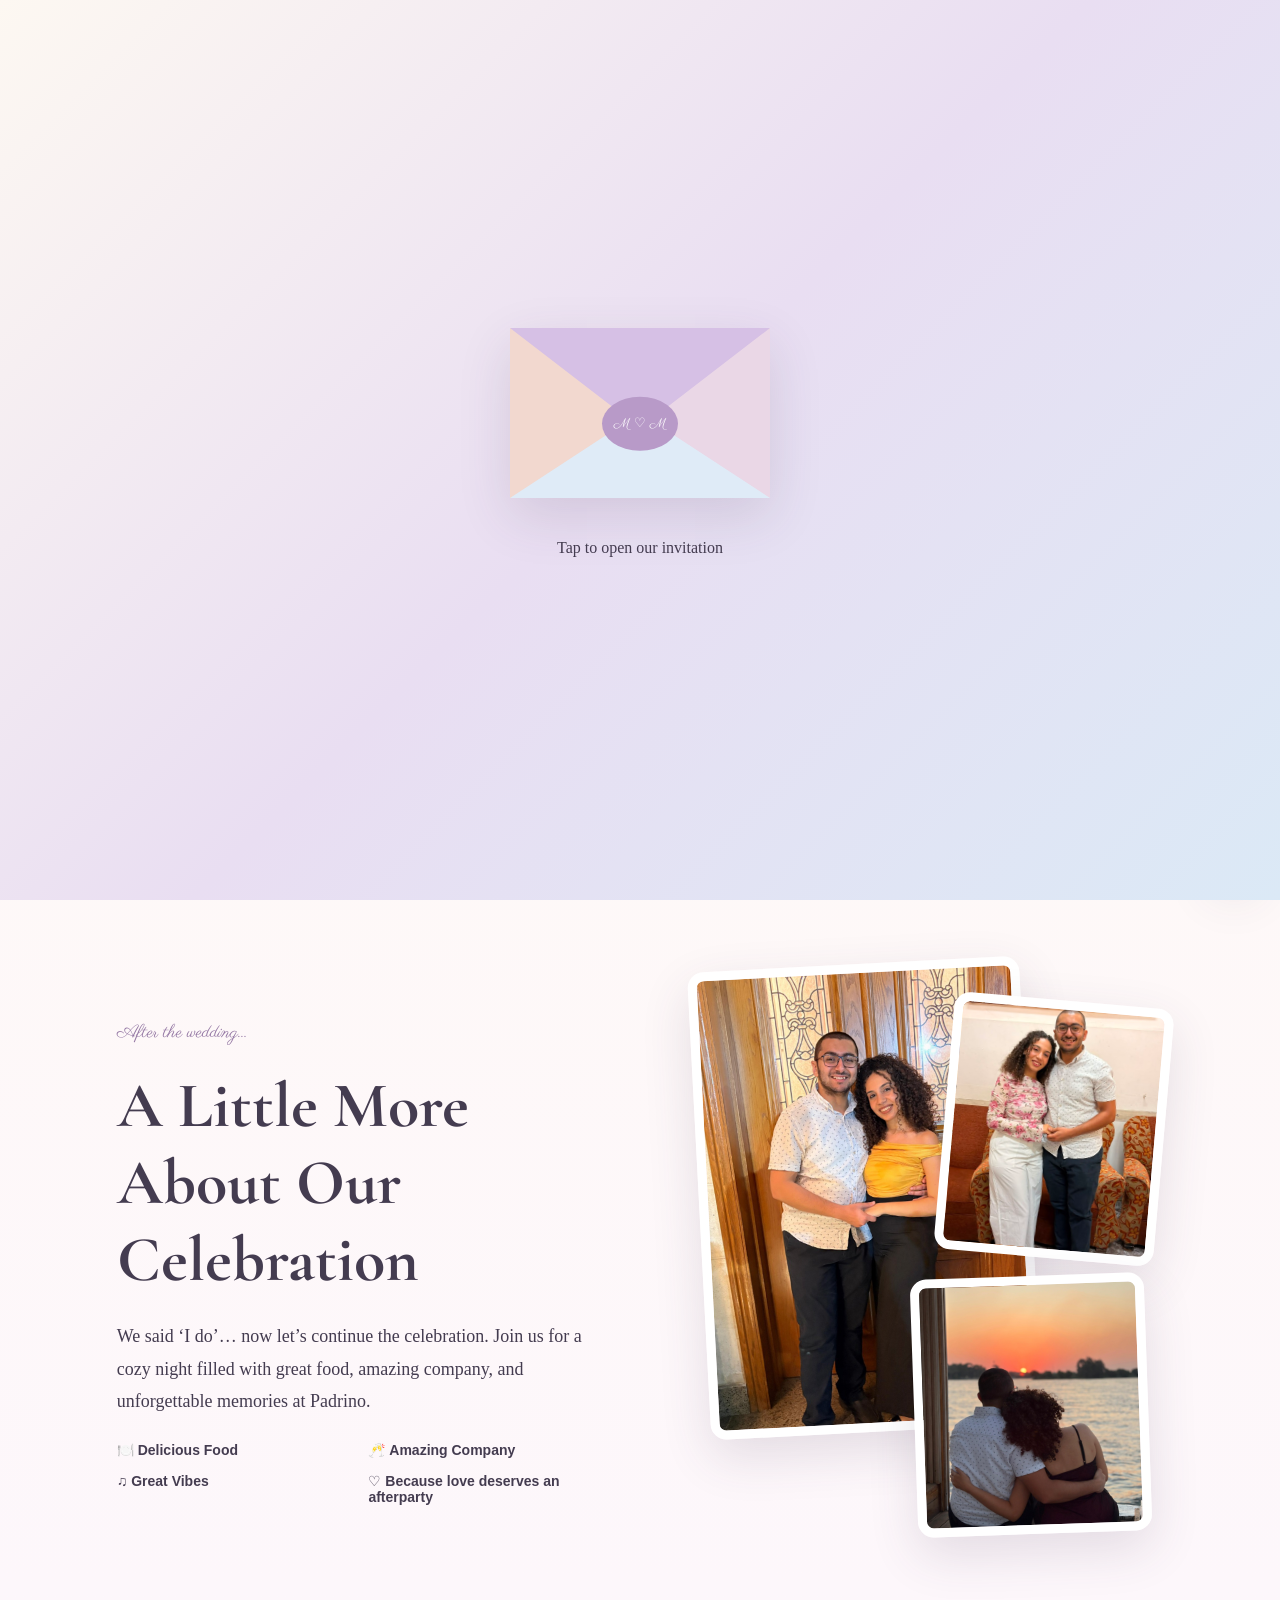
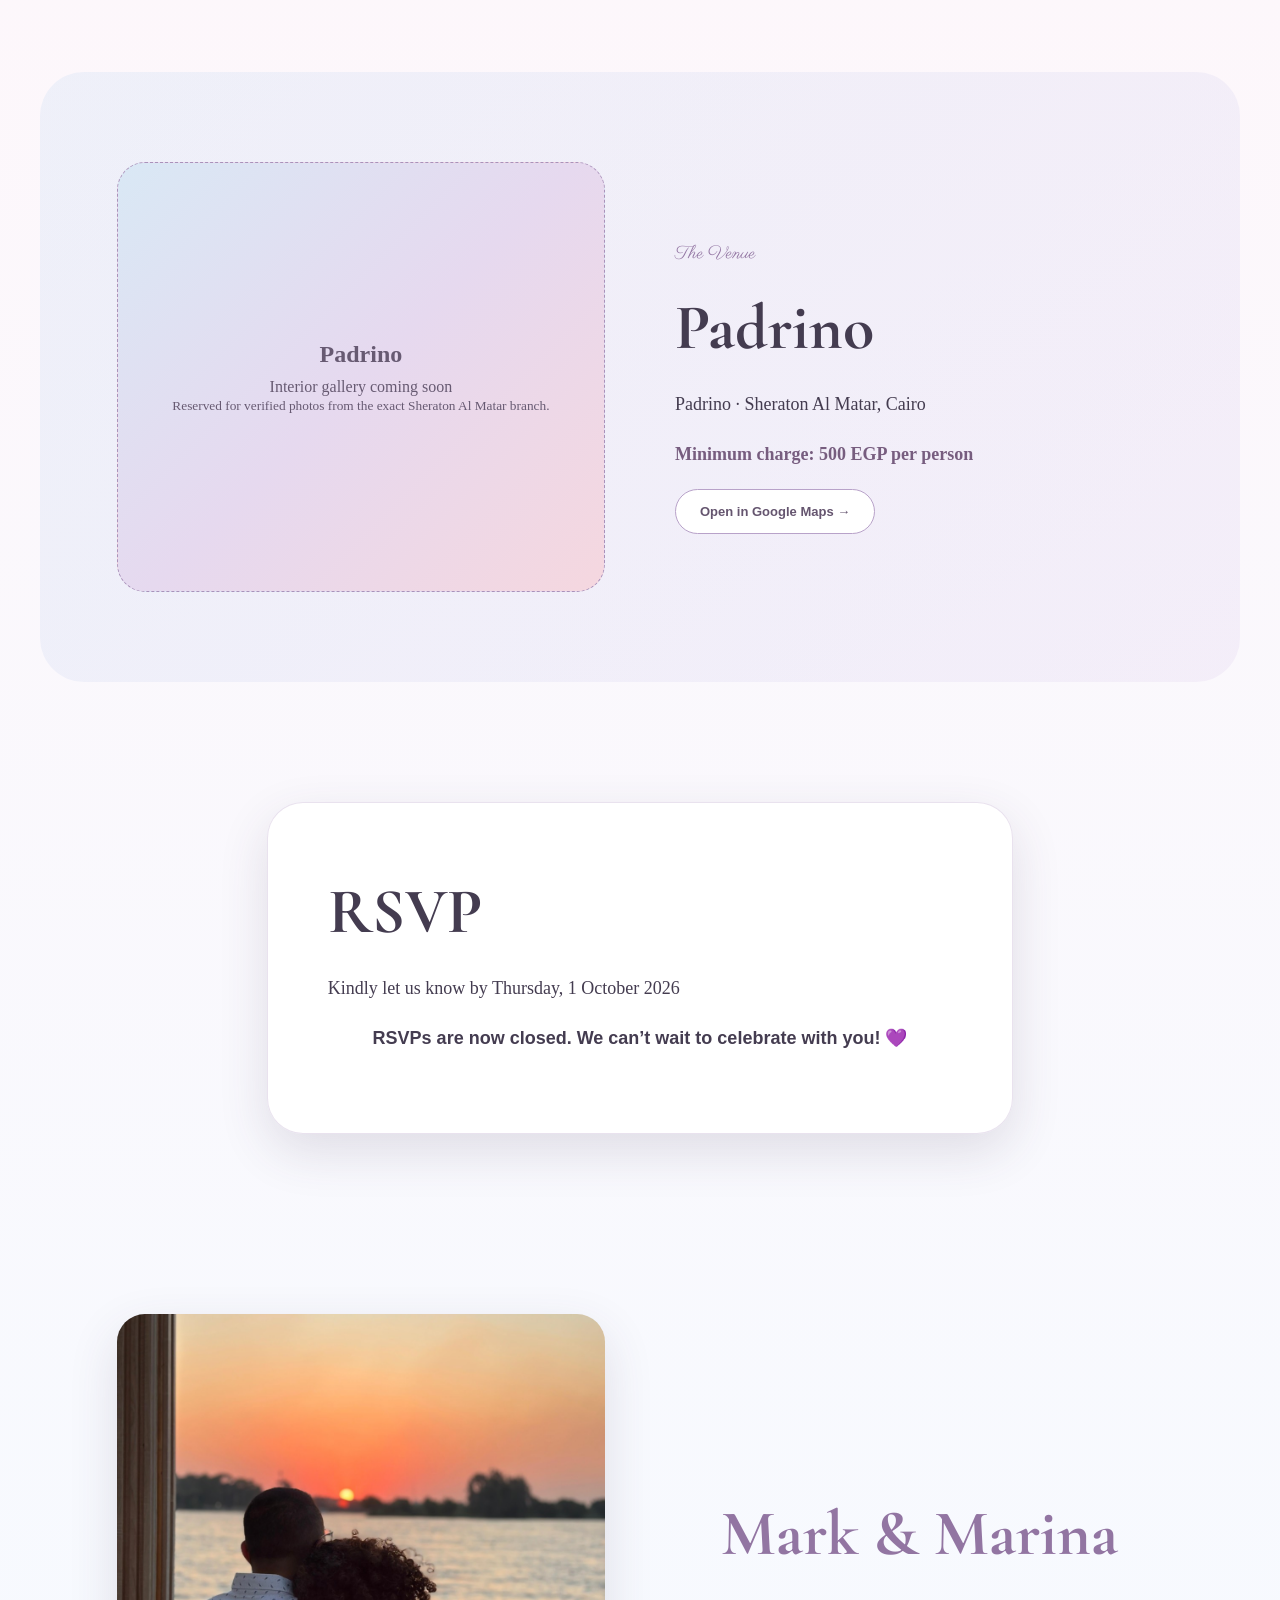
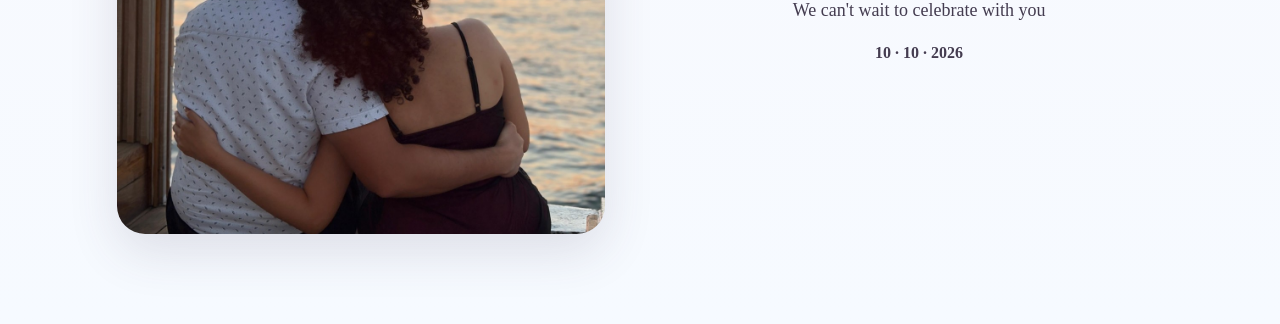
==== index.html @ 019beadb "my wedding invitation" ====
<!doctype html>
<html lang="en" dir="ltr">
<head>
  <meta charset="UTF-8" />
  <meta name="viewport" content="width=device-width, initial-scale=1.0" />
  <meta name="theme-color" content="#f8f1ed" />
  <meta name="description" content="Mark & Marina — The Celebration Continues. Join us on 10 October 2026 at 10:00 PM at Padrino, Sheraton, Cairo." />
  <meta property="og:type" content="website" />
  <meta property="og:title" content="Mark & Marina — The Celebration Continues" />
  <meta property="og:description" content="We said ‘I do’… now let’s continue the celebration. 10 October 2026 · 10:00 PM · Padrino." />
  <meta property="og:image" content="/assets/og/mark-marina-invitation.jpg" />
  <meta property="og:image:width" content="1200" />
  <meta property="og:image:height" content="630" />
  <meta name="twitter:card" content="summary_large_image" />
  <link rel="icon" href="/assets/favicon.svg" type="image/svg+xml" />
  <title>Mark & Marina — The Celebration Continues</title>
  <link rel="preconnect" href="https://fonts.googleapis.com">
  <link rel="preconnect" href="https://fonts.gstatic.com" crossorigin>
  <link href="https://fonts.googleapis.com/css2?family=Cormorant+Garamond:wght@400;500;600;700&family=Noto+Kufi+Arabic:wght@400;500;600&family=Parisienne&display=swap" rel="stylesheet">
  <link rel="stylesheet" href="styles.css" />
</head>
<body>
  <div id="opening" class="opening">
    <button class="envelope" id="openInvitation" aria-label="Open invitation">
      <span class="envelope-flap"></span><span class="seal">M ♡ M</span>
    </button>
    <p data-i18n="tapOpen">Tap to open our invitation</p>
  </div>

  <header class="nav">
    <a href="#home" class="monogram">M ♡ M</a>
    <nav><a href="#details" data-i18n="details">Details</a><a href="#venue" data-i18n="location">Location</a><a href="#rsvp">RSVP</a></nav>
    <button id="langToggle" class="lang">EN | عربي</button>
  </header>

  <main>
    <section id="home" class="hero floral-section">
      <div class="hero-card reveal">
        <p class="eyebrow" data-i18n="title">THE CELEBRATION CONTINUES</p>
        <h1><span>Mark</span> <em>&</em> <span>Marina</span></h1>
        <p class="tagline" data-i18n="tagline">Same love · Different kind of fun</p>
        <div class="event-line"><span>📅 <b data-i18n="date">Saturday, 10 October 2026</b></span><span>◷ <b>10:00 PM</b></span></div>
        <a class="primary" href="#rsvp" data-i18n="youreInvited">You're Invited ♡</a>
      </div>
      <div class="hero-photo"><img src="assets/couple/church.jpg" alt="Mark and Marina"></div>
    </section>

    <section id="details" class="section story floral-corners reveal">
      <div><p class="script" data-i18n="afterWedding">After the wedding…</p><h2 data-i18n="moreCelebration">A Little More About Our Celebration</h2><p data-i18n="story">After the wedding, we'd love for you to join us for a cozy night filled with great food, amazing company, and unforgettable memories at Padrino.</p>
      <div class="features"><span>🍽️ <b data-i18n="food">Delicious Food</b></span><span>🥂 <b data-i18n="company">Amazing Company</b></span><span>♫ <b data-i18n="vibes">Great Vibes</b></span><span>♡ <b data-i18n="love">Because love deserves an afterparty</b></span></div></div>
      <div class="photo-stack"><img class="p1" src="assets/couple/yellow.jpg" alt="Mark and Marina"><img class="p2" src="assets/couple/floral.jpg" alt="Mark and Marina"><img class="p3" src="assets/couple/sunset.jpg" alt="Mark and Marina at sunset"></div>
    </section>

    <section id="venue" class="section venue reveal">
      <div class="venue-placeholder"><div><strong>Padrino</strong><span>Interior gallery coming soon</span><br><small>Reserved for verified photos from the exact Sheraton Al Matar branch.</small></div></div>
      <div><p class="script" data-i18n="venueLabel">The Venue</p><h2>Padrino</h2><p data-i18n="sheraton">Sheraton, Cairo, Egypt</p><p class="charge" data-i18n="charge">Minimum charge: 500 EGP per person</p><a class="secondary" href="https://maps.app.goo.gl/Lc6MFg6ijxgEh3Ur9" target="_blank" rel="noopener" data-i18n="maps">Open in Google Maps →</a></div>
    </section>

    <section id="rsvp" class="section rsvp-wrap reveal">
      <div class="rsvp-card">
        <h2>RSVP</h2><p data-i18n="rsvpBy">Kindly let us know by Thursday, 1 October 2026</p>
        <form id="rsvpForm">
          <fieldset><legend data-i18n="celebrating">Will you be celebrating with us?</legend><label><input type="radio" name="attending" value="yes" checked> <span data-i18n="yes">Yes, I'll be there</span></label><label><input type="radio" name="attending" value="no"> <span data-i18n="no">Unfortunately, I can't attend</span></label></fieldset>
          <div class="grid identity-grid">
            <label><span data-i18n="yourName">Your name</span><input name="name" required maxlength="80" autocomplete="name"></label>
            <label><span data-i18n="phone">Phone number</span><input name="phone" required inputmode="tel" maxlength="30" autocomplete="tel"></label>
          </div>
          <div id="attendingFields">
            <label class="persons-field"><span data-i18n="persons">Number of persons</span><select name="persons" id="persons"><option>1</option><option>2</option><option>3</option><option>4</option></select></label>
            <div id="guestNames" class="guest-grid"></div>
          </div>
          <label class="note"><span data-i18n="note">Leave a happy note for Mark & Marina 💜</span><textarea name="note" rows="5" maxlength="1000"></textarea></label>
          <button class="primary submit" type="submit" data-i18n="submit">Submit RSVP ♡</button>
          <p id="formStatus" class="status" role="status"></p>
        </form>
      </div>
    </section>

    <section class="closing section reveal"><div class="closing-photo"><img src="assets/couple/sunset.jpg" alt="Mark and Marina at sunset"></div><div><h2 class="script">Mark & Marina</h2><p data-i18n="cantWait">We can't wait to celebrate with you</p><strong>10 · 10 · 2026</strong></div></section>
  </main>

  <button id="musicToggle" class="music" aria-label="Music">♫</button>
  <audio id="music" loop preload="none"><!-- Add only licensed/user-provided audio. Example: <source src="assets/music/celebration.mp3" type="audio/mpeg"> --></audio>
  <script src="config.js"></script><script src="app.js"></script>
</body></html>
---- styles.css ----
:root{--ivory:#fffaf4;--blue:#c9ddf3;--lav:#d8c4ea;--pink:#f4ced8;--peach:#f7d1b5;--sage:#cdddc7;--ink:#443c50;--muted:#746c7d;--gold:#b59468;--white:#fff;--shadow:0 18px 50px rgba(74,60,88,.14)}*{box-sizing:border-box}html{scroll-behavior:smooth}body{margin:0;background:linear-gradient(180deg,#fffaf4,#fdf7fb 45%,#f6faff);color:var(--ink);font-family:Georgia,'Times New Roman',serif}.nav{position:sticky;top:0;z-index:20;display:flex;align-items:center;justify-content:space-between;padding:14px clamp(18px,5vw,70px);background:rgba(255,250,244,.88);backdrop-filter:blur(14px);border-bottom:1px solid rgba(181,148,104,.16)}.nav nav{display:flex;gap:22px}.nav a,.lang{text-decoration:none;color:var(--ink);font:600 13px Arial,sans-serif;letter-spacing:.08em}.monogram{font-family:'Parisienne',cursive!important;font-size:24px!important}.lang{border:0;background:transparent;cursor:pointer}.section,.hero{max-width:1200px;margin:auto;padding:90px clamp(20px,6vw,90px)}.hero{min-height:88vh;display:grid;grid-template-columns:1.05fr .95fr;gap:55px;align-items:center;position:relative}.hero:before,.hero:after{content:'✿';position:absolute;font-size:130px;color:var(--lav);opacity:.3}.hero:before{top:50px;left:-20px}.hero:after{right:-10px;bottom:50px;color:var(--blue)}.hero-card{text-align:center}.eyebrow{font:600 13px Arial,sans-serif;letter-spacing:.28em;color:#7b6b86}.hero h1{font-family:'Cormorant Garamond',Georgia,serif;font-size:clamp(58px,8vw,104px);line-height:.8;margin:25px 0}.hero h1 em{font-family:'Parisienne',cursive;color:#9c7ab1;font-weight:400}.tagline,.script{font-family:'Parisienne',cursive;font-size:30px;color:#9275a2}.event-line{display:flex;justify-content:center;gap:24px;flex-wrap:wrap;margin:30px 0;font:14px Arial,sans-serif}.primary,.secondary{display:inline-block;border:0;border-radius:999px;padding:14px 24px;text-decoration:none;cursor:pointer;font:700 13px Arial,sans-serif}.primary{background:linear-gradient(135deg,#bfa6d7,#a9c9e9);color:#fff;box-shadow:0 10px 24px rgba(151,132,183,.25)}.secondary{border:1px solid #b8a2c9;color:#65556f;background:#fff}.hero-photo img,.photo-stack img,.closing-photo img{width:100%;height:100%;object-fit:cover;display:block}.hero-photo{height:620px;border-radius:48% 48% 22px 22px;overflow:hidden;box-shadow:var(--shadow);border:10px solid rgba(255,255,255,.8)}.story,.venue,.closing{display:grid;grid-template-columns:1fr 1fr;gap:70px;align-items:center}.section h2{font-family:'Cormorant Garamond',Georgia,serif;font-size:clamp(40px,5vw,64px);margin:10px 0 22px}.section p{font-size:18px;line-height:1.8}.features{display:grid;grid-template-columns:1fr 1fr;gap:15px;margin-top:25px;font:14px Arial,sans-serif}.photo-stack{position:relative;height:600px}.photo-stack img{position:absolute;border:9px solid #fff;box-shadow:var(--shadow);border-radius:16px}.photo-stack .p1{width:68%;height:78%;left:5%;top:2%;transform:rotate(-3deg)}.photo-stack .p2{width:45%;height:43%;right:0;top:8%;transform:rotate(5deg)}.photo-stack .p3{width:48%;height:43%;right:3%;bottom:3%;transform:rotate(-2deg)}.venue{background:linear-gradient(135deg,rgba(201,221,243,.28),rgba(216,196,234,.2));border-radius:44px;margin-top:30px;margin-bottom:30px}.venue-placeholder{height:430px;border-radius:28px;background:linear-gradient(135deg,#d9e8f5,#e6d9ef,#f5d7df);display:grid;place-items:center;text-align:center;padding:30px;color:#675a72;border:1px dashed #aa92ba}.venue-placeholder strong{display:block;font-size:24px;margin-bottom:10px}.charge{font-weight:700;color:#775d7f}.rsvp-wrap{max-width:900px}.rsvp-card{background:rgba(255,255,255,.88);border:1px solid rgba(183,160,199,.3);border-radius:36px;padding:clamp(25px,5vw,60px);box-shadow:var(--shadow)}fieldset{border:0;padding:0;margin:25px 0;display:flex;gap:20px;flex-wrap:wrap}legend{font-weight:700;margin-bottom:14px}.grid,.guest-grid{display:grid;grid-template-columns:repeat(2,1fr);gap:18px}label span{display:block;margin-bottom:7px;font:600 13px Arial,sans-serif}input,select,textarea{width:100%;border:1px solid #ded3e5;border-radius:14px;padding:13px 14px;background:#fff;font:15px Arial,sans-serif;color:var(--ink)}.note{display:block;margin-top:20px}.submit{margin-top:22px;width:100%}.status{text-align:center;font:600 14px Arial,sans-serif}.closing-photo{height:520px;overflow:hidden;border-radius:28px;box-shadow:var(--shadow)}.closing{text-align:center}.music{position:fixed;right:22px;bottom:22px;z-index:30;width:48px;height:48px;border-radius:50%;border:0;background:#bba2d0;color:#fff;font-size:20px;box-shadow:var(--shadow)}.opening{position:fixed;inset:0;z-index:100;background:linear-gradient(135deg,#fdf8f2,#e9def2,#dbe9f6);display:grid;place-items:center;align-content:center;gap:25px;transition:.8s}.opening.opened{opacity:0;pointer-events:none;transform:translateY(-20px)}.envelope{width:260px;height:170px;border:0;background:#fff5e9;position:relative;box-shadow:var(--shadow);cursor:pointer}.envelope:before,.envelope:after{content:'';position:absolute;inset:0;border-style:solid;border-width:85px 130px;border-color:transparent #ead7e6 #dfebf7 #f2d8cf}.envelope-flap{position:absolute;z-index:2;left:0;top:0;border-left:130px solid transparent;border-right:130px solid transparent;border-top:100px solid #d6c0e5;transform-origin:top;transition:.7s}.envelope:hover .envelope-flap{transform:rotateX(160deg)}.seal{position:absolute;z-index:3;left:50%;top:50%;transform:translate(-50%,-30%);background:#b89ac8;color:white;border-radius:50%;padding:18px 12px;font-family:'Parisienne',cursive}.reveal{opacity:0;transform:translateY(24px);transition:.7s}.reveal.visible{opacity:1;transform:none}[dir=rtl] body{font-family:'Noto Kufi Arabic',Arial,sans-serif}[dir=rtl] .script{font-family:'Noto Kufi Arabic',sans-serif}.hidden{display:none!important}@media(max-width:780px){.nav nav{display:none}.hero,.story,.venue,.closing{grid-template-columns:1fr}.hero{padding-top:55px}.hero-photo{height:500px}.story,.venue,.closing{gap:35px}.photo-stack{height:500px}.grid,.guest-grid{grid-template-columns:1fr}.features{grid-template-columns:1fr}.section{padding:65px 20px}.venue{border-radius:0}.closing-photo{height:430px}}
.identity-grid{margin:22px 0}.persons-field{display:block;max-width:260px;margin:18px 0}.guest-grid{margin-top:18px}
@media (prefers-reduced-motion:reduce){html{scroll-behavior:auto}.reveal{opacity:1;transform:none;transition:none}.opening,.envelope-flap{transition:none}}
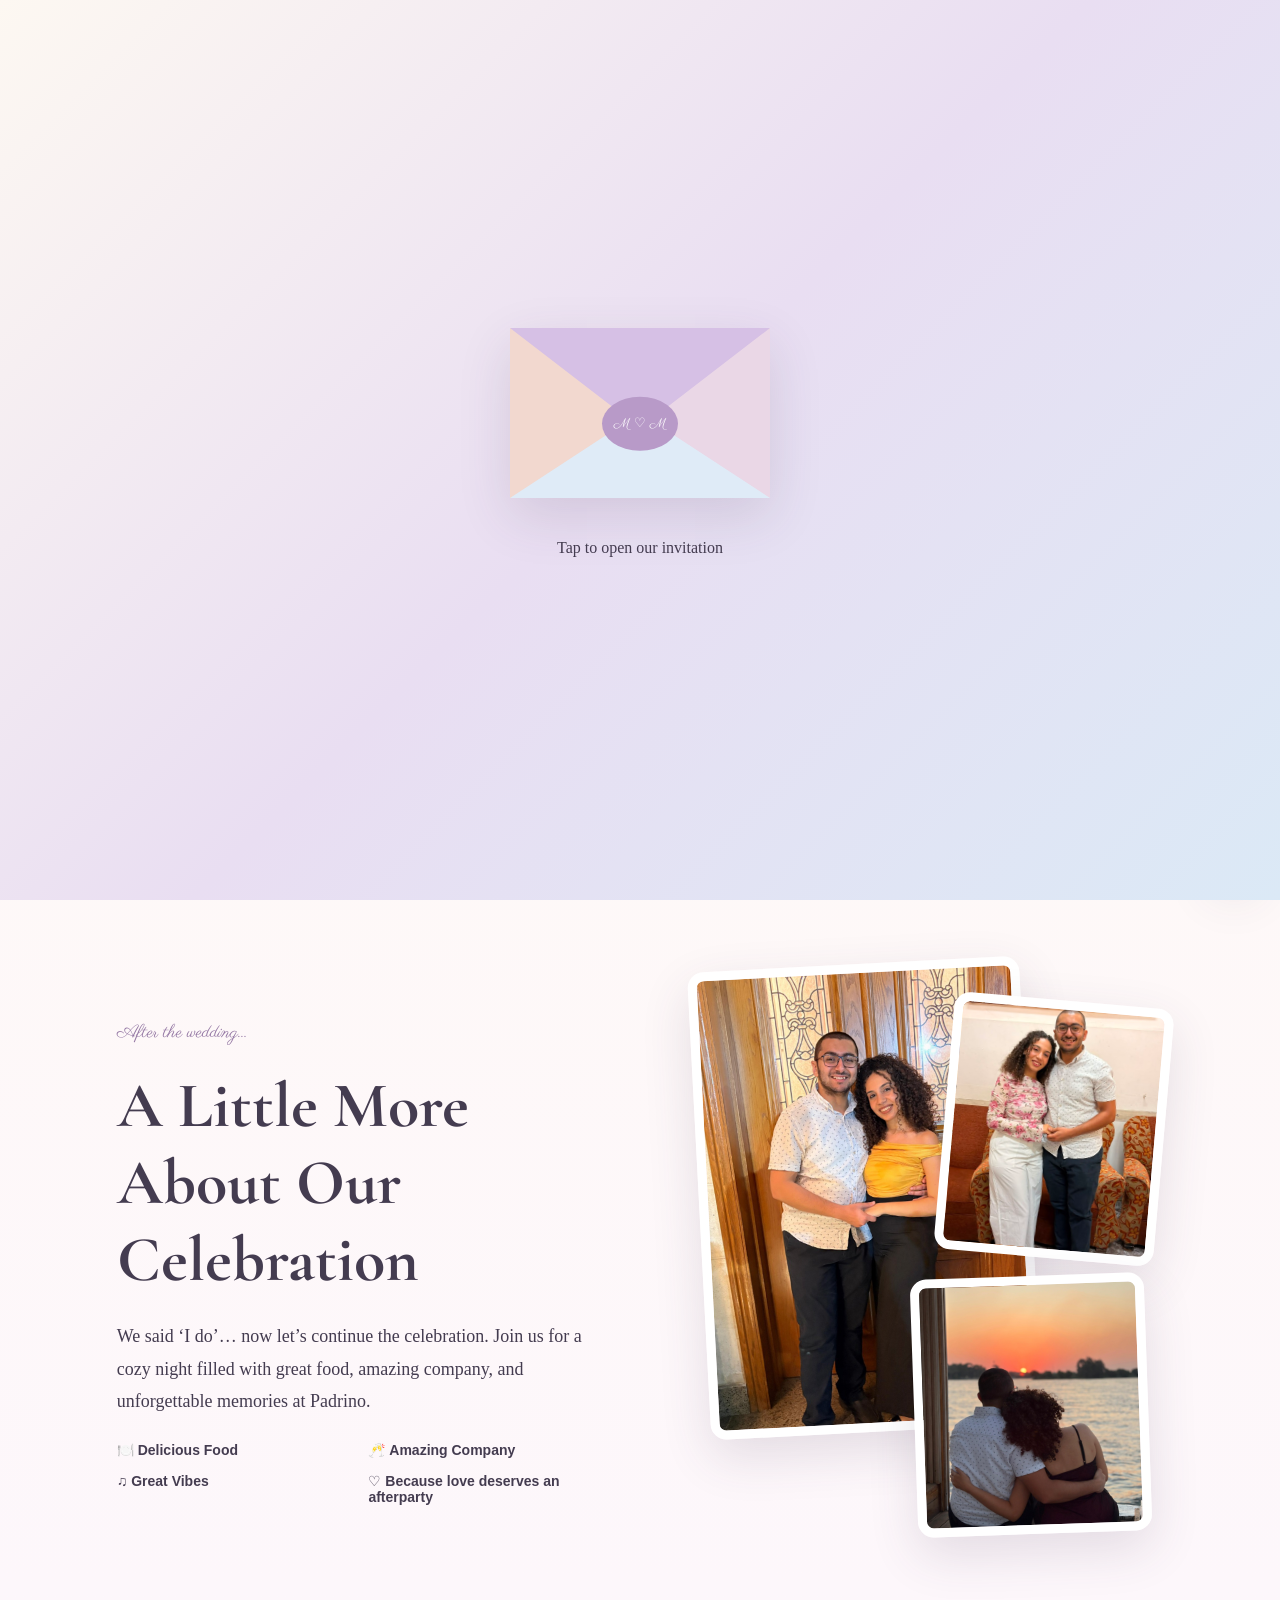
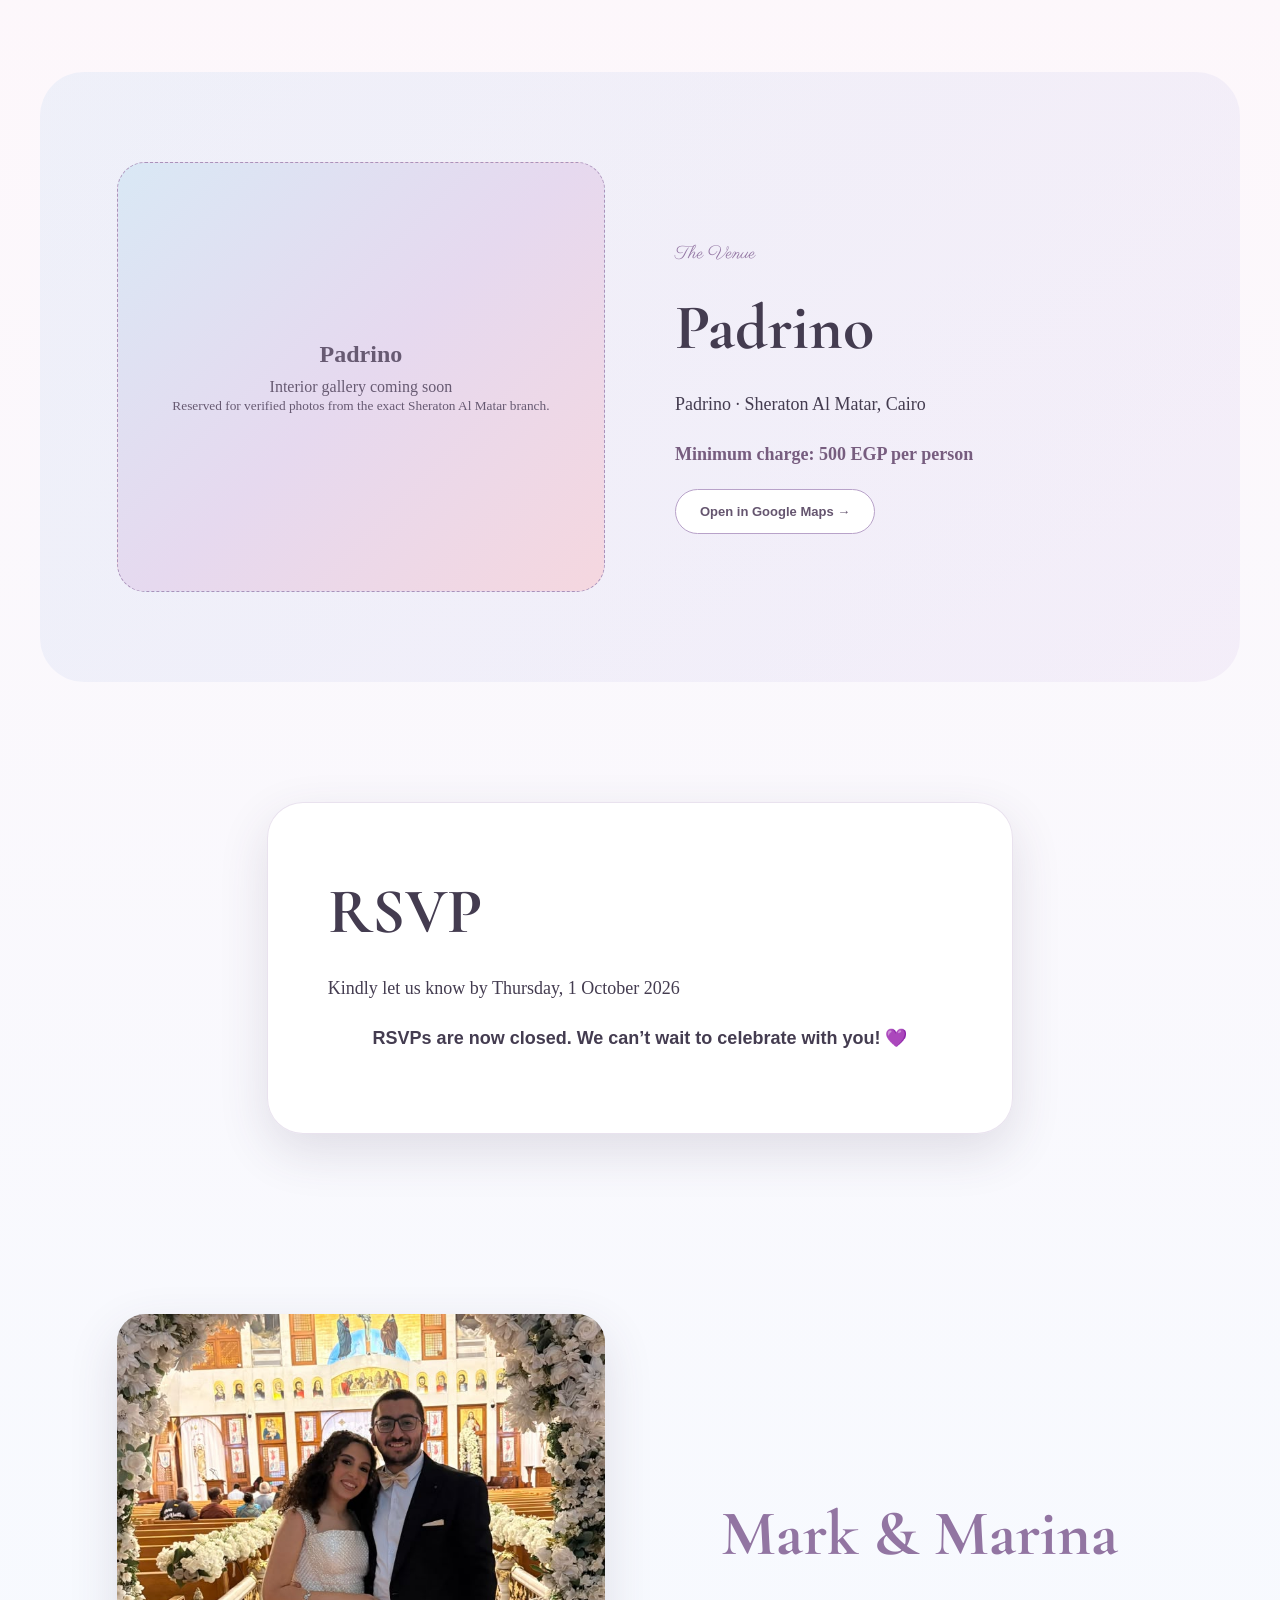
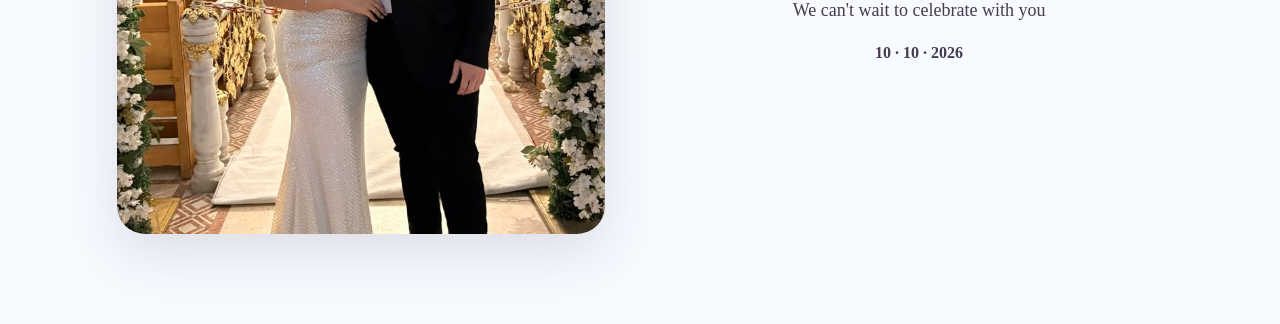
==== commit 804b7682: "my wedding invitation 3" ====
--- a/index.html
+++ b/index.html
@@ -76,7 +76,7 @@
       </div>
     </section>
 
-    <section class="closing section reveal"><div class="closing-photo"><img src="assets/couple/sunset.jpg" alt="Mark and Marina at sunset"></div><div><h2 class="script">Mark & Marina</h2><p data-i18n="cantWait">We can't wait to celebrate with you</p><strong>10 · 10 · 2026</strong></div></section>
+    <section class="closing section reveal"><div class="closing-photo"><img src="assets/couple/church-ceremony.jpeg" alt="Mark and Marina at their church celebration"></div><div><h2 class="script">Mark & Marina</h2><p data-i18n="cantWait">We can't wait to celebrate with you</p><strong>10 · 10 · 2026</strong></div></section>
   </main>
 
   <button id="musicToggle" class="music" aria-label="Music">♫</button>
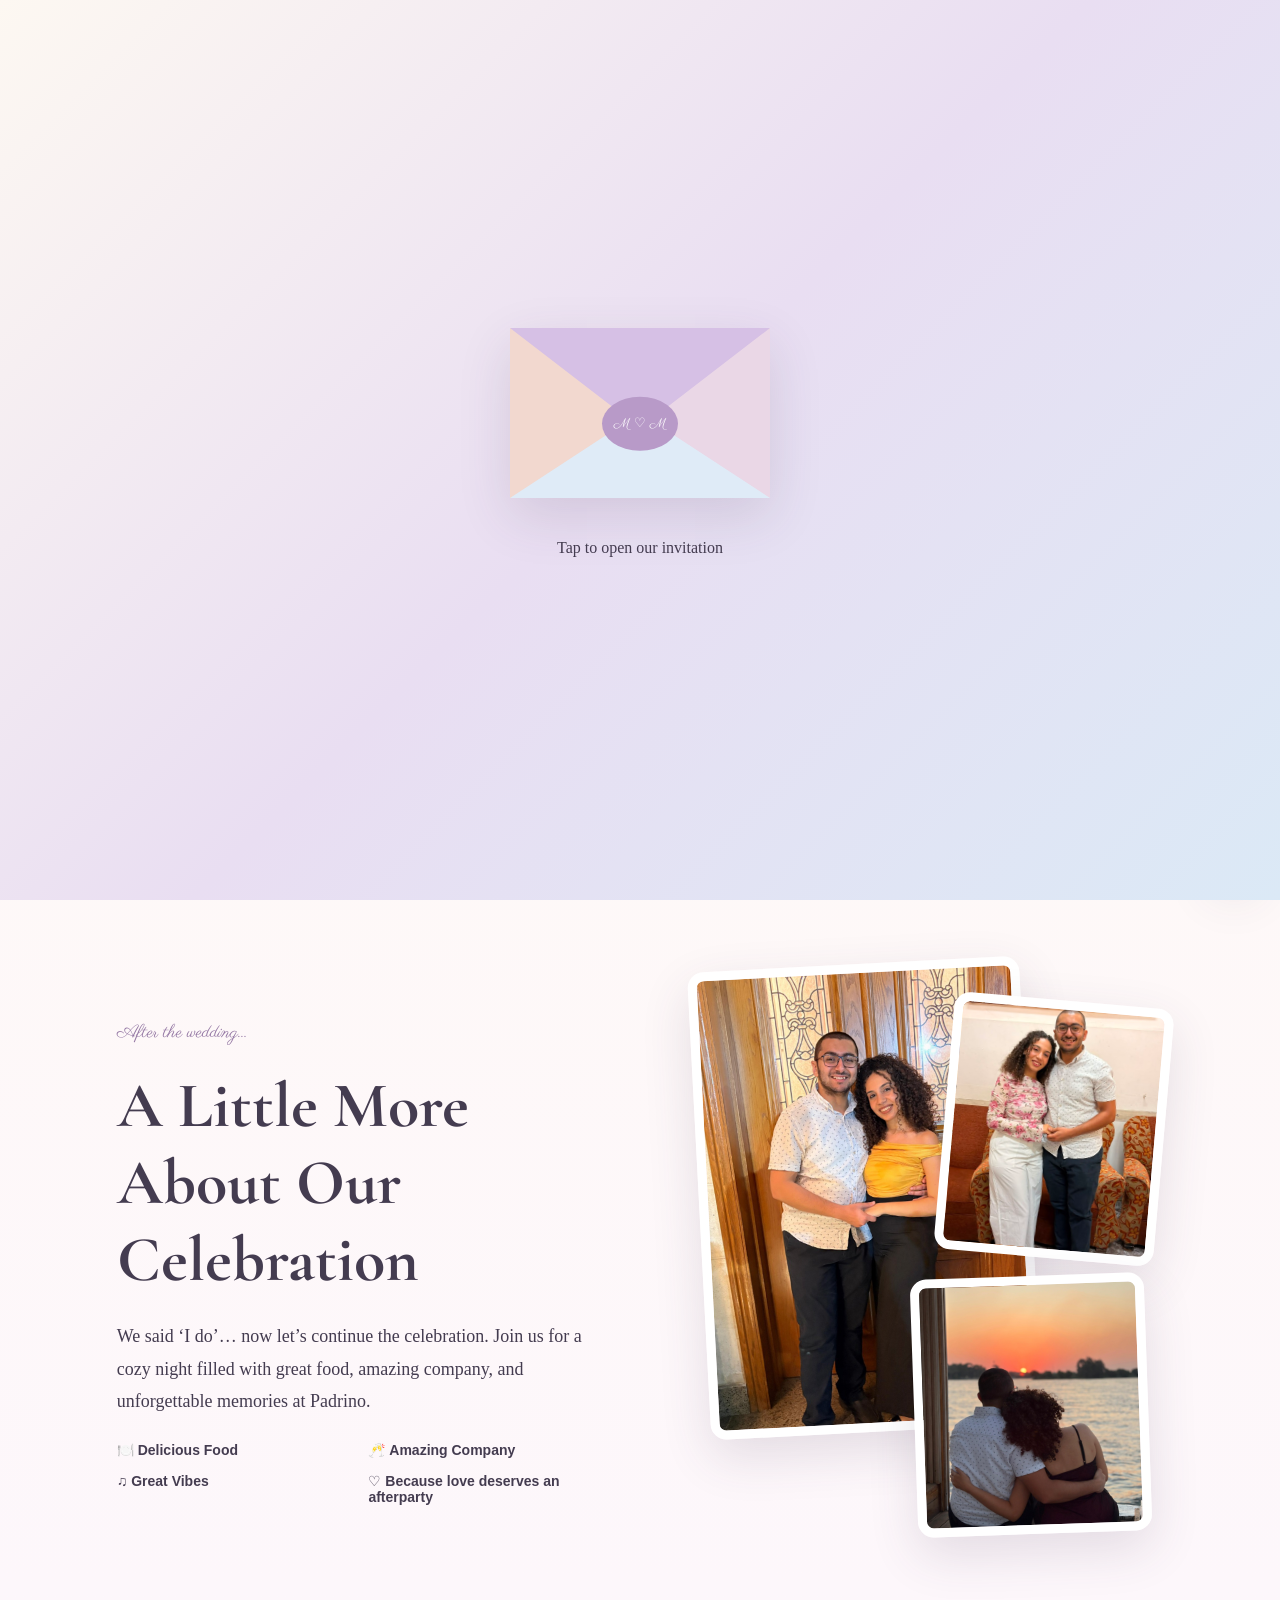
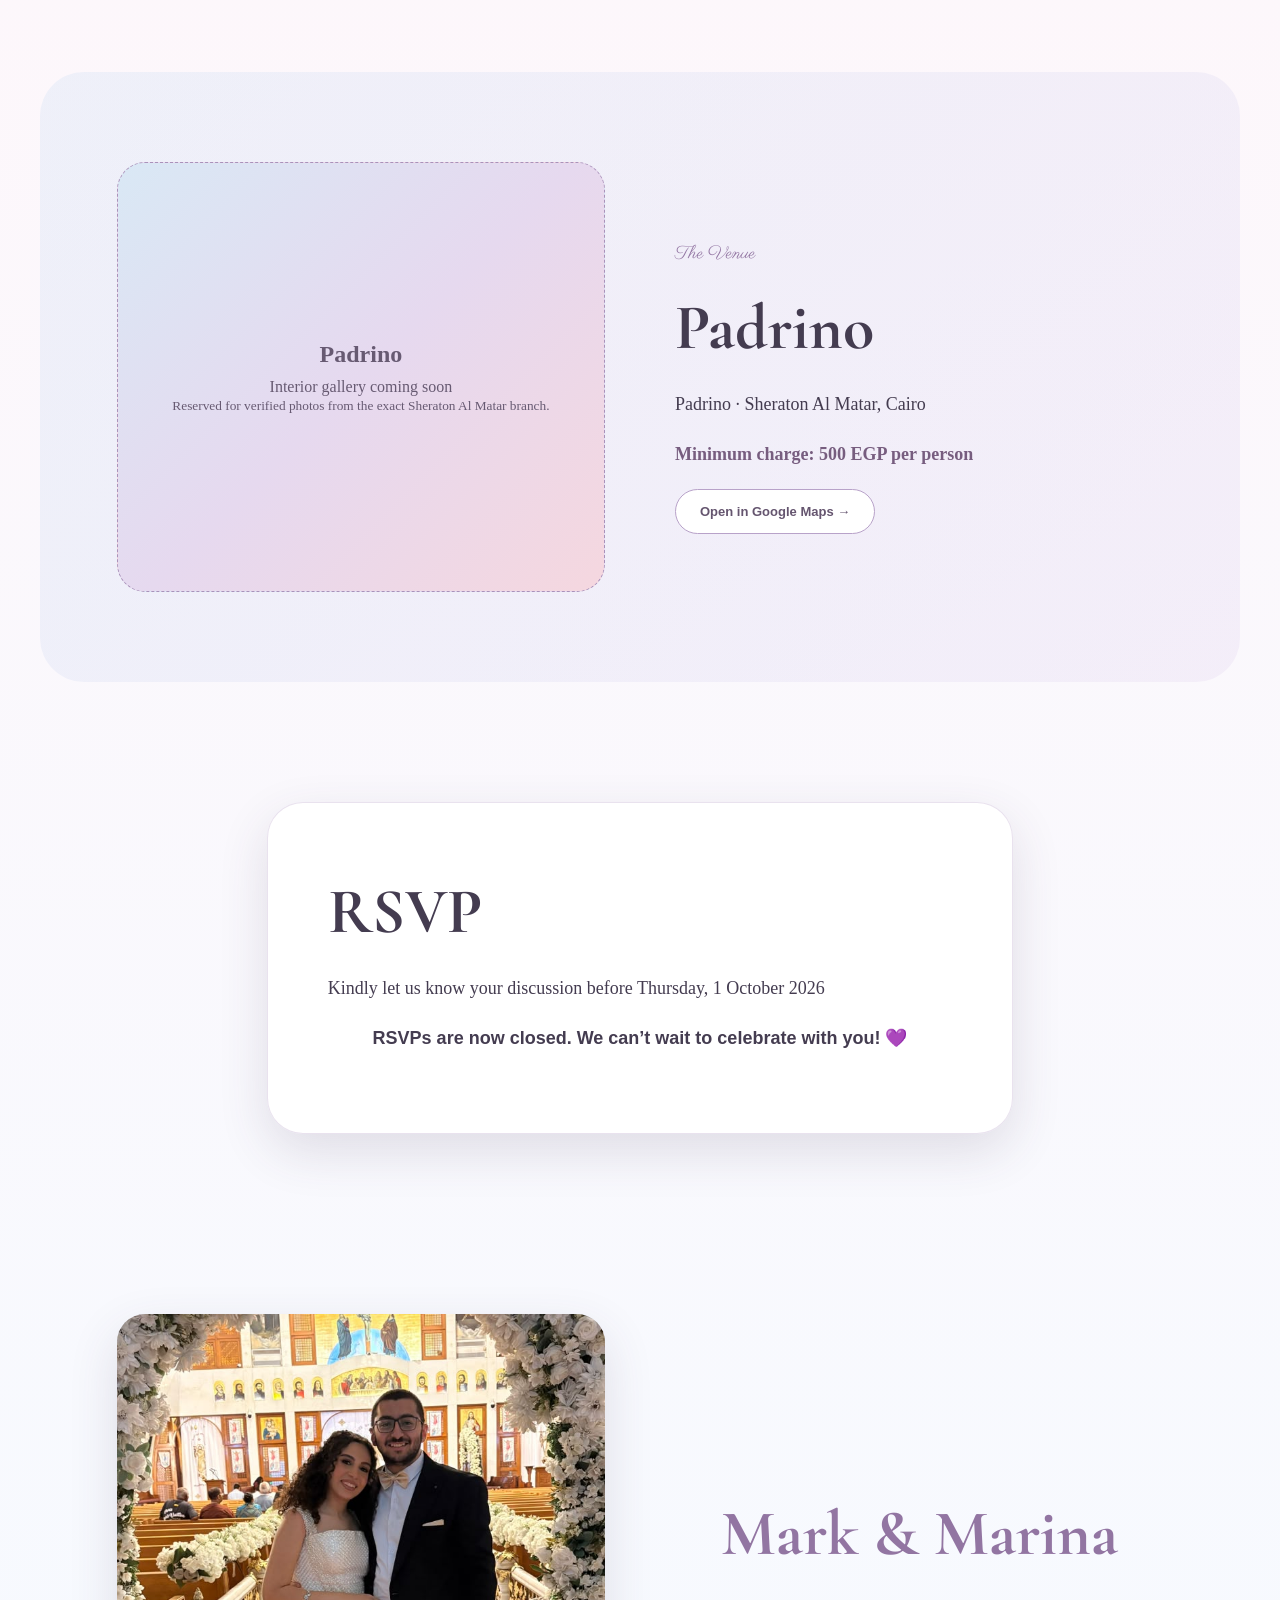
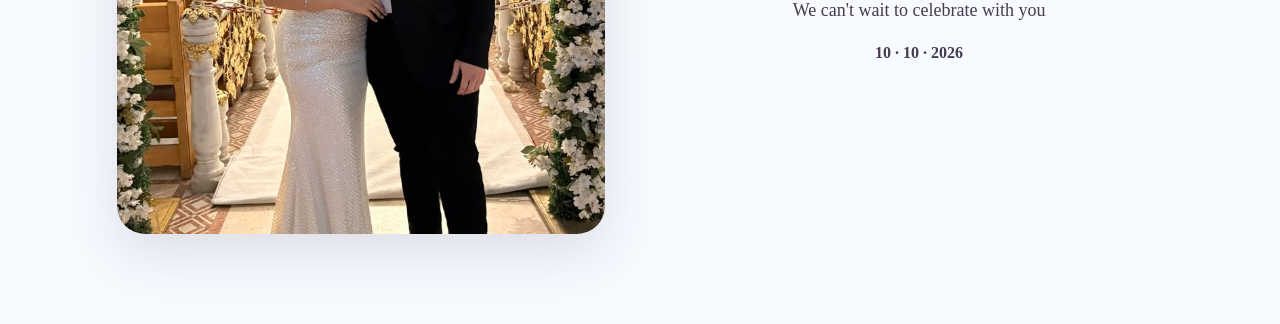
==== commit 187d3177: "my wedding invitation 9" ====
--- a/index.html
+++ b/index.html
@@ -58,18 +58,18 @@
 
     <section id="rsvp" class="section rsvp-wrap reveal">
       <div class="rsvp-card">
-        <h2>RSVP</h2><p data-i18n="rsvpBy">Kindly let us know by Thursday, 1 October 2026</p>
+        <h2>RSVP</h2><p data-i18n="rsvpBy">Kindly let us know your discussion before Thursday, 1 October 2026</p>
         <form id="rsvpForm">
           <fieldset><legend data-i18n="celebrating">Will you be celebrating with us?</legend><label><input type="radio" name="attending" value="yes" checked> <span data-i18n="yes">Yes, I'll be there</span></label><label><input type="radio" name="attending" value="no"> <span data-i18n="no">Unfortunately, I can't attend</span></label></fieldset>
           <div class="grid identity-grid">
-            <label><span data-i18n="yourName">Your name</span><input name="name" required maxlength="80" autocomplete="name"></label>
-            <label><span data-i18n="phone">Phone number</span><input name="phone" required inputmode="tel" maxlength="30" autocomplete="tel"></label>
+            <label><span data-i18n="yourName">Your name</span><input name="name" required maxlength="80" autocomplete="name" placeholder="Your full name"></label>
+            <label><span data-i18n="phone">Phone number</span><input name="phone" required inputmode="numeric" pattern="[0-9]{11}" minlength="11" maxlength="11" autocomplete="tel" placeholder="01XXXXXXXXX"></label>
           </div>
           <div id="attendingFields">
             <label class="persons-field"><span data-i18n="persons">Number of persons</span><select name="persons" id="persons"><option>1</option><option>2</option><option>3</option><option>4</option></select></label>
             <div id="guestNames" class="guest-grid"></div>
           </div>
-          <label class="note"><span data-i18n="note">Leave a happy note for Mark & Marina 💜</span><textarea name="note" rows="5" maxlength="1000"></textarea></label>
+          <label class="note"><span data-i18n="note">Leave a happy note for Mark & Marina 💜</span><textarea name="note" rows="5" maxlength="1000" placeholder="Write your message here (optional)"></textarea></label>
           <button class="primary submit" type="submit" data-i18n="submit">Submit RSVP ♡</button>
           <p id="formStatus" class="status" role="status"></p>
         </form>
--- a/styles.css
+++ b/styles.css
@@ -1,3 +1,4 @@
 :root{--ivory:#fffaf4;--blue:#c9ddf3;--lav:#d8c4ea;--pink:#f4ced8;--peach:#f7d1b5;--sage:#cdddc7;--ink:#443c50;--muted:#746c7d;--gold:#b59468;--white:#fff;--shadow:0 18px 50px rgba(74,60,88,.14)}*{box-sizing:border-box}html{scroll-behavior:smooth}body{margin:0;background:linear-gradient(180deg,#fffaf4,#fdf7fb 45%,#f6faff);color:var(--ink);font-family:Georgia,'Times New Roman',serif}.nav{position:sticky;top:0;z-index:20;display:flex;align-items:center;justify-content:space-between;padding:14px clamp(18px,5vw,70px);background:rgba(255,250,244,.88);backdrop-filter:blur(14px);border-bottom:1px solid rgba(181,148,104,.16)}.nav nav{display:flex;gap:22px}.nav a,.lang{text-decoration:none;color:var(--ink);font:600 13px Arial,sans-serif;letter-spacing:.08em}.monogram{font-family:'Parisienne',cursive!important;font-size:24px!important}.lang{border:0;background:transparent;cursor:pointer}.section,.hero{max-width:1200px;margin:auto;padding:90px clamp(20px,6vw,90px)}.hero{min-height:88vh;display:grid;grid-template-columns:1.05fr .95fr;gap:55px;align-items:center;position:relative}.hero:before,.hero:after{content:'✿';position:absolute;font-size:130px;color:var(--lav);opacity:.3}.hero:before{top:50px;left:-20px}.hero:after{right:-10px;bottom:50px;color:var(--blue)}.hero-card{text-align:center}.eyebrow{font:600 13px Arial,sans-serif;letter-spacing:.28em;color:#7b6b86}.hero h1{font-family:'Cormorant Garamond',Georgia,serif;font-size:clamp(58px,8vw,104px);line-height:.8;margin:25px 0}.hero h1 em{font-family:'Parisienne',cursive;color:#9c7ab1;font-weight:400}.tagline,.script{font-family:'Parisienne',cursive;font-size:30px;color:#9275a2}.event-line{display:flex;justify-content:center;gap:24px;flex-wrap:wrap;margin:30px 0;font:14px Arial,sans-serif}.primary,.secondary{display:inline-block;border:0;border-radius:999px;padding:14px 24px;text-decoration:none;cursor:pointer;font:700 13px Arial,sans-serif}.primary{background:linear-gradient(135deg,#bfa6d7,#a9c9e9);color:#fff;box-shadow:0 10px 24px rgba(151,132,183,.25)}.secondary{border:1px solid #b8a2c9;color:#65556f;background:#fff}.hero-photo img,.photo-stack img,.closing-photo img{width:100%;height:100%;object-fit:cover;display:block}.hero-photo{height:620px;border-radius:48% 48% 22px 22px;overflow:hidden;box-shadow:var(--shadow);border:10px solid rgba(255,255,255,.8)}.story,.venue,.closing{display:grid;grid-template-columns:1fr 1fr;gap:70px;align-items:center}.section h2{font-family:'Cormorant Garamond',Georgia,serif;font-size:clamp(40px,5vw,64px);margin:10px 0 22px}.section p{font-size:18px;line-height:1.8}.features{display:grid;grid-template-columns:1fr 1fr;gap:15px;margin-top:25px;font:14px Arial,sans-serif}.photo-stack{position:relative;height:600px}.photo-stack img{position:absolute;border:9px solid #fff;box-shadow:var(--shadow);border-radius:16px}.photo-stack .p1{width:68%;height:78%;left:5%;top:2%;transform:rotate(-3deg)}.photo-stack .p2{width:45%;height:43%;right:0;top:8%;transform:rotate(5deg)}.photo-stack .p3{width:48%;height:43%;right:3%;bottom:3%;transform:rotate(-2deg)}.venue{background:linear-gradient(135deg,rgba(201,221,243,.28),rgba(216,196,234,.2));border-radius:44px;margin-top:30px;margin-bottom:30px}.venue-placeholder{height:430px;border-radius:28px;background:linear-gradient(135deg,#d9e8f5,#e6d9ef,#f5d7df);display:grid;place-items:center;text-align:center;padding:30px;color:#675a72;border:1px dashed #aa92ba}.venue-placeholder strong{display:block;font-size:24px;margin-bottom:10px}.charge{font-weight:700;color:#775d7f}.rsvp-wrap{max-width:900px}.rsvp-card{background:rgba(255,255,255,.88);border:1px solid rgba(183,160,199,.3);border-radius:36px;padding:clamp(25px,5vw,60px);box-shadow:var(--shadow)}fieldset{border:0;padding:0;margin:25px 0;display:flex;gap:20px;flex-wrap:wrap}legend{font-weight:700;margin-bottom:14px}.grid,.guest-grid{display:grid;grid-template-columns:repeat(2,1fr);gap:18px}label span{display:block;margin-bottom:7px;font:600 13px Arial,sans-serif}input,select,textarea{width:100%;border:1px solid #ded3e5;border-radius:14px;padding:13px 14px;background:#fff;font:15px Arial,sans-serif;color:var(--ink)}.note{display:block;margin-top:20px}.submit{margin-top:22px;width:100%}.status{text-align:center;font:600 14px Arial,sans-serif}.closing-photo{height:520px;overflow:hidden;border-radius:28px;box-shadow:var(--shadow)}.closing{text-align:center}.music{position:fixed;right:22px;bottom:22px;z-index:30;width:48px;height:48px;border-radius:50%;border:0;background:#bba2d0;color:#fff;font-size:20px;box-shadow:var(--shadow)}.opening{position:fixed;inset:0;z-index:100;background:linear-gradient(135deg,#fdf8f2,#e9def2,#dbe9f6);display:grid;place-items:center;align-content:center;gap:25px;transition:.8s}.opening.opened{opacity:0;pointer-events:none;transform:translateY(-20px)}.envelope{width:260px;height:170px;border:0;background:#fff5e9;position:relative;box-shadow:var(--shadow);cursor:pointer}.envelope:before,.envelope:after{content:'';position:absolute;inset:0;border-style:solid;border-width:85px 130px;border-color:transparent #ead7e6 #dfebf7 #f2d8cf}.envelope-flap{position:absolute;z-index:2;left:0;top:0;border-left:130px solid transparent;border-right:130px solid transparent;border-top:100px solid #d6c0e5;transform-origin:top;transition:.7s}.envelope:hover .envelope-flap{transform:rotateX(160deg)}.seal{position:absolute;z-index:3;left:50%;top:50%;transform:translate(-50%,-30%);background:#b89ac8;color:white;border-radius:50%;padding:18px 12px;font-family:'Parisienne',cursive}.reveal{opacity:0;transform:translateY(24px);transition:.7s}.reveal.visible{opacity:1;transform:none}[dir=rtl] body{font-family:'Noto Kufi Arabic',Arial,sans-serif}[dir=rtl] .script{font-family:'Noto Kufi Arabic',sans-serif}.hidden{display:none!important}@media(max-width:780px){.nav nav{display:none}.hero,.story,.venue,.closing{grid-template-columns:1fr}.hero{padding-top:55px}.hero-photo{height:500px}.story,.venue,.closing{gap:35px}.photo-stack{height:500px}.grid,.guest-grid{grid-template-columns:1fr}.features{grid-template-columns:1fr}.section{padding:65px 20px}.venue{border-radius:0}.closing-photo{height:430px}}
 .identity-grid{margin:22px 0}.persons-field{display:block;max-width:260px;margin:18px 0}.guest-grid{margin-top:18px}
 @media (prefers-reduced-motion:reduce){html{scroll-behavior:auto}.reveal{opacity:1;transform:none;transition:none}.opening,.envelope-flap{transition:none}}
+.rsvp-card label span{font-size:15px}.submit{background:linear-gradient(135deg,#7b568f,#5f87b4);font-size:15px;box-shadow:0 10px 24px rgba(91,68,124,.34)}.submit:disabled{cursor:not-allowed;opacity:.55;box-shadow:none}
